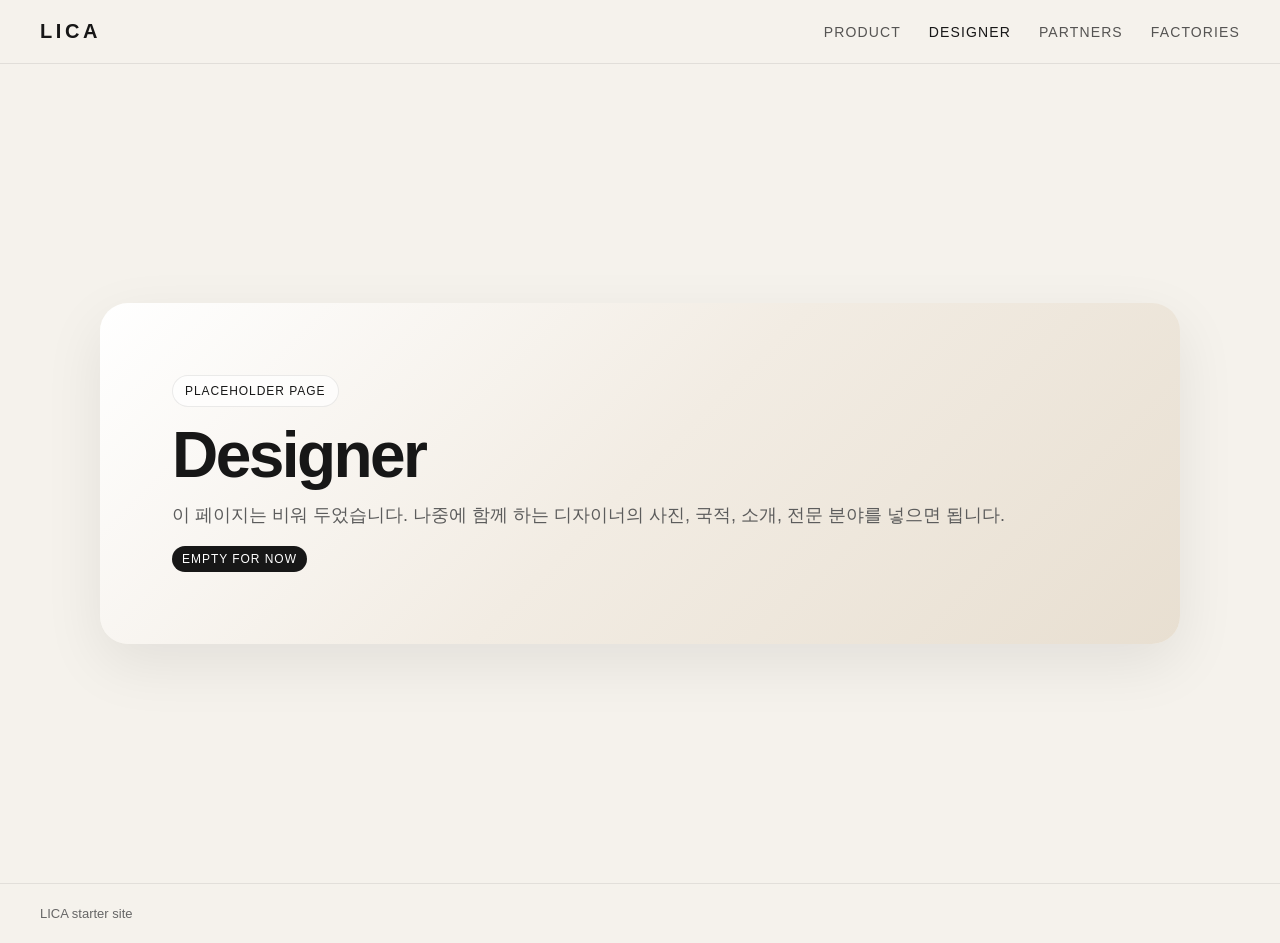
==== designer.html @ fcbdb8eb "Add files via upload" ====
<!doctype html><html lang="ko"><head><meta charset="UTF-8"><meta name="viewport" content="width=device-width, initial-scale=1.0"><title>LICA — Designer</title><link rel="stylesheet" href="style.css"></head><body><header class="site-header"><a class="brand" href="index.html">LICA</a><nav class="nav"><a href="product.html">Product</a><a class="active" href="designer.html">Designer</a><a href="partners.html">Partners</a><a href="factories.html">Factories</a></nav></header><main class="blank-page"><section class="blank-inner"><span class="eyebrow">placeholder page</span><h1 class="blank-title">Designer</h1><p class="blank-note">이 페이지는 비워 두었습니다. 나중에 함께 하는 디자이너의 사진, 국적, 소개, 전문 분야를 넣으면 됩니다.</p><span class="tag">Empty for now</span></section></main><footer class="footer">LICA starter site</footer></body></html>
---- style.css ----
*{box-sizing:border-box}html,body{margin:0;padding:0;font-family:Inter,Arial,sans-serif;background:#f5f2ec;color:#171717}a{text-decoration:none;color:inherit}.site-header{position:sticky;top:0;z-index:10;display:flex;align-items:center;justify-content:space-between;padding:20px 40px;background:rgba(245,242,236,.88);backdrop-filter:blur(14px);border-bottom:1px solid rgba(0,0,0,.08)}.brand{font-size:20px;font-weight:700;letter-spacing:.18em}.nav{display:flex;gap:28px;font-size:14px;letter-spacing:.08em;text-transform:uppercase}.nav a{opacity:.72;transition:.2s}.nav a:hover,.nav a.active{opacity:1}.hero,.blank-page{min-height:calc(100vh - 81px);display:flex;align-items:center;justify-content:center;padding:56px 24px}.hero-inner,.blank-inner{width:min(1080px,100%);border-radius:28px;padding:72px;background:linear-gradient(135deg,#fff 0%,#f2ece3 50%,#e8dfd1 100%);box-shadow:0 20px 60px rgba(0,0,0,.08)}.eyebrow{display:inline-block;margin-bottom:18px;padding:8px 12px;border:1px solid rgba(0,0,0,.08);border-radius:999px;font-size:12px;letter-spacing:.08em;text-transform:uppercase;background:rgba(255,255,255,.65)}h1{margin:0 0 18px;font-size:clamp(40px,7vw,84px);line-height:.95;letter-spacing:-.04em}.lead{max-width:760px;font-size:18px;line-height:1.7;color:#4a4a4a}.cta-row{display:flex;gap:12px;flex-wrap:wrap;margin-top:28px}.btn{display:inline-flex;align-items:center;justify-content:center;padding:14px 20px;border-radius:999px;border:1px solid #171717;font-size:14px;font-weight:600;letter-spacing:.04em}.btn.primary{background:#171717;color:#fff}.btn.secondary{background:transparent;color:#171717}.mini-grid{display:grid;grid-template-columns:repeat(4,1fr);gap:14px;margin-top:48px}.mini-card{padding:18px;border-radius:18px;background:rgba(255,255,255,.75);border:1px solid rgba(0,0,0,.06);min-height:120px}.mini-card h3{margin:0 0 10px;font-size:14px;letter-spacing:.08em;text-transform:uppercase}.mini-card p{margin:0;color:#5d5d5d;font-size:14px;line-height:1.5}.blank-title{margin:0 0 14px;font-size:clamp(34px,6vw,64px);letter-spacing:-.04em}.blank-note{margin:0;color:#5c5c5c;font-size:18px;line-height:1.7}.footer{padding:22px 40px;border-top:1px solid rgba(0,0,0,.08);font-size:13px;color:#666;background:#f5f2ec}.tag{display:inline-block;margin-top:16px;padding:6px 10px;border-radius:999px;background:#171717;color:#fff;font-size:12px;letter-spacing:.08em;text-transform:uppercase}@media (max-width:900px){.site-header{padding:18px 20px;flex-direction:column;gap:14px}.nav{gap:16px;flex-wrap:wrap;justify-content:center}.hero-inner,.blank-inner{padding:40px 24px}.mini-grid{grid-template-columns:1fr 1fr}}@media (max-width:560px){.mini-grid{grid-template-columns:1fr}.lead,.blank-note{font-size:16px}}
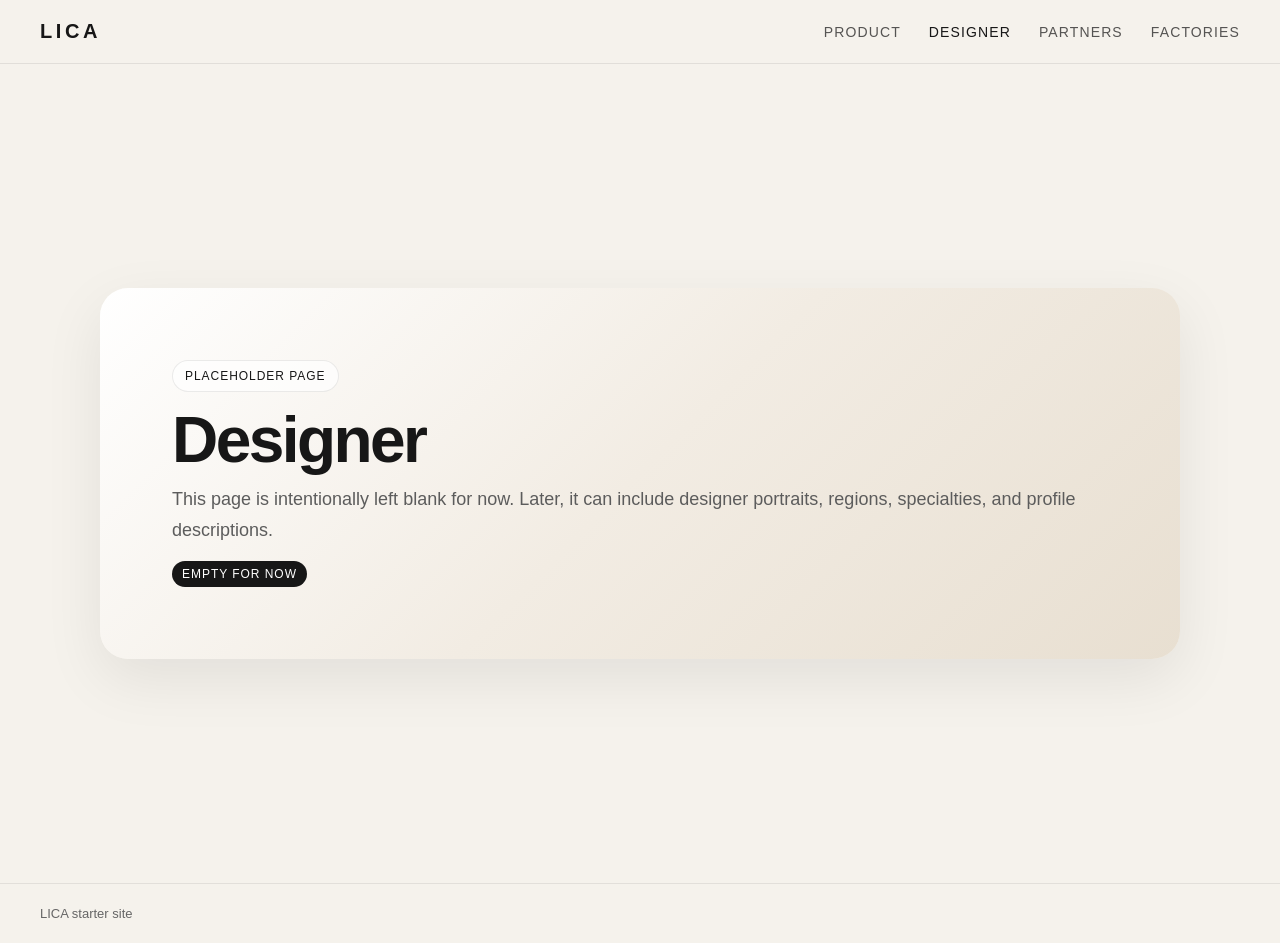
==== commit 0264487a: "Add files via upload" ====
--- a/designer.html
+++ b/designer.html
@@ -1 +1 @@
-<!doctype html><html lang="ko"><head><meta charset="UTF-8"><meta name="viewport" content="width=device-width, initial-scale=1.0"><title>LICA — Designer</title><link rel="stylesheet" href="style.css"></head><body><header class="site-header"><a class="brand" href="index.html">LICA</a><nav class="nav"><a href="product.html">Product</a><a class="active" href="designer.html">Designer</a><a href="partners.html">Partners</a><a href="factories.html">Factories</a></nav></header><main class="blank-page"><section class="blank-inner"><span class="eyebrow">placeholder page</span><h1 class="blank-title">Designer</h1><p class="blank-note">이 페이지는 비워 두었습니다. 나중에 함께 하는 디자이너의 사진, 국적, 소개, 전문 분야를 넣으면 됩니다.</p><span class="tag">Empty for now</span></section></main><footer class="footer">LICA starter site</footer></body></html>+<!doctype html><html lang="en"><head><meta charset="UTF-8"><meta name="viewport" content="width=device-width, initial-scale=1.0"><title>LICA — Designer</title><link rel="stylesheet" href="style.css"></head><body><header class="site-header"><a class="brand" href="index.html">LICA</a><nav class="nav"><a href="product.html">Product</a><a class="active" href="designer.html">Designer</a><a href="partners.html">Partners</a><a href="factories.html">Factories</a></nav></header><main class="blank-page"><section class="blank-inner"><span class="eyebrow">placeholder page</span><h1 class="blank-title">Designer</h1><p class="blank-note">This page is intentionally left blank for now. Later, it can include designer portraits, regions, specialties, and profile descriptions.</p><span class="tag">Empty for now</span></section></main><footer class="footer">LICA starter site</footer></body></html>
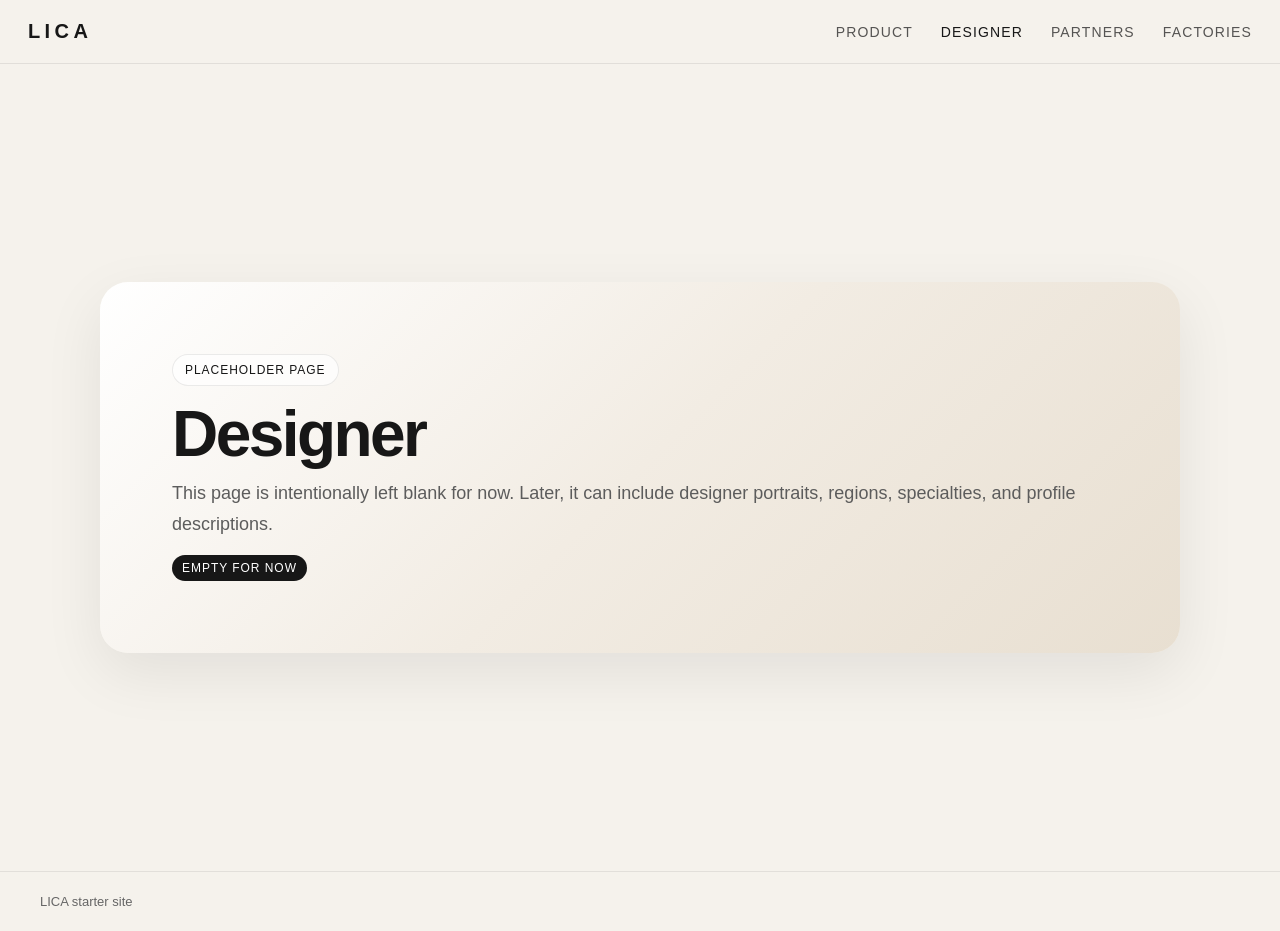
==== commit ac57da6d: "Add files via upload" ====
--- a/designer.html
+++ b/designer.html
@@ -1 +1 @@
-<!doctype html><html lang="en"><head><meta charset="UTF-8"><meta name="viewport" content="width=device-width, initial-scale=1.0"><title>LICA — Designer</title><link rel="stylesheet" href="style.css"></head><body><header class="site-header"><a class="brand" href="index.html">LICA</a><nav class="nav"><a href="product.html">Product</a><a class="active" href="designer.html">Designer</a><a href="partners.html">Partners</a><a href="factories.html">Factories</a></nav></header><main class="blank-page"><section class="blank-inner"><span class="eyebrow">placeholder page</span><h1 class="blank-title">Designer</h1><p class="blank-note">This page is intentionally left blank for now. Later, it can include designer portraits, regions, specialties, and profile descriptions.</p><span class="tag">Empty for now</span></section></main><footer class="footer">LICA starter site</footer></body></html>+<!doctype html><html lang="en"><head><meta charset="UTF-8"><meta name="viewport" content="width=device-width, initial-scale=1.0"><title>LICA — Designer</title><link rel="stylesheet" href="style.css"></head><body><header class="site-header"><a class="brand" href="index.html">LICA</a><nav class="nav"><a href="product.html">Product</a><a class="active" href="designer.html">Designer</a><a href="partners.html">Partners</a><a href="factories.html">Factories</a></nav><button class="menu-toggle" aria-label="Open menu" aria-expanded="false"><span></span></button></header><div class="mobile-menu" id="mobileMenu"><div class="mobile-menu-top"><a class="mobile-brand" href="index.html">LICA</a><button class="menu-close" aria-label="Close menu">×</button></div><nav class="mobile-nav"><a href="product.html">Product</a><a class="active" href="designer.html">Designer</a><a href="partners.html">Partners</a><a href="factories.html">Factories</a></nav></div><main class="blank-page"><section class="blank-inner"><span class="eyebrow">placeholder page</span><h1 class="blank-title">Designer</h1><p class="blank-note">This page is intentionally left blank for now. Later, it can include designer portraits, regions, specialties, and profile descriptions.</p><span class="tag">Empty for now</span></section></main><footer class="footer">LICA starter site</footer><script src="script.js"></script></body></html>
--- a/style.css
+++ b/style.css
@@ -1 +1 @@
-*{box-sizing:border-box}html,body{margin:0;padding:0;font-family:Inter,Arial,sans-serif;background:#f5f2ec;color:#171717}a{text-decoration:none;color:inherit}.site-header{position:sticky;top:0;z-index:10;display:flex;align-items:center;justify-content:space-between;padding:20px 40px;background:rgba(245,242,236,.88);backdrop-filter:blur(14px);border-bottom:1px solid rgba(0,0,0,.08)}.brand{font-size:20px;font-weight:700;letter-spacing:.18em}.nav{display:flex;gap:28px;font-size:14px;letter-spacing:.08em;text-transform:uppercase}.nav a{opacity:.72;transition:.2s}.nav a:hover,.nav a.active{opacity:1}.hero,.blank-page{min-height:calc(100vh - 81px);display:flex;align-items:center;justify-content:center;padding:56px 24px}.hero-inner,.blank-inner{width:min(1080px,100%);border-radius:28px;padding:72px;background:linear-gradient(135deg,#fff 0%,#f2ece3 50%,#e8dfd1 100%);box-shadow:0 20px 60px rgba(0,0,0,.08)}.eyebrow{display:inline-block;margin-bottom:18px;padding:8px 12px;border:1px solid rgba(0,0,0,.08);border-radius:999px;font-size:12px;letter-spacing:.08em;text-transform:uppercase;background:rgba(255,255,255,.65)}h1{margin:0 0 18px;font-size:clamp(40px,7vw,84px);line-height:.95;letter-spacing:-.04em}.lead{max-width:760px;font-size:18px;line-height:1.7;color:#4a4a4a}.cta-row{display:flex;gap:12px;flex-wrap:wrap;margin-top:28px}.btn{display:inline-flex;align-items:center;justify-content:center;padding:14px 20px;border-radius:999px;border:1px solid #171717;font-size:14px;font-weight:600;letter-spacing:.04em}.btn.primary{background:#171717;color:#fff}.btn.secondary{background:transparent;color:#171717}.mini-grid{display:grid;grid-template-columns:repeat(4,1fr);gap:14px;margin-top:48px}.mini-card{padding:18px;border-radius:18px;background:rgba(255,255,255,.75);border:1px solid rgba(0,0,0,.06);min-height:120px}.mini-card h3{margin:0 0 10px;font-size:14px;letter-spacing:.08em;text-transform:uppercase}.mini-card p{margin:0;color:#5d5d5d;font-size:14px;line-height:1.5}.blank-title{margin:0 0 14px;font-size:clamp(34px,6vw,64px);letter-spacing:-.04em}.blank-note{margin:0;color:#5c5c5c;font-size:18px;line-height:1.7}.footer{padding:22px 40px;border-top:1px solid rgba(0,0,0,.08);font-size:13px;color:#666;background:#f5f2ec}.tag{display:inline-block;margin-top:16px;padding:6px 10px;border-radius:999px;background:#171717;color:#fff;font-size:12px;letter-spacing:.08em;text-transform:uppercase}@media (max-width:900px){.site-header{padding:18px 20px;flex-direction:column;gap:14px}.nav{gap:16px;flex-wrap:wrap;justify-content:center}.hero-inner,.blank-inner{padding:40px 24px}.mini-grid{grid-template-columns:1fr 1fr}}@media (max-width:560px){.mini-grid{grid-template-columns:1fr}.lead,.blank-note{font-size:16px}}+*{box-sizing:border-box}html,body{margin:0;padding:0;font-family:Inter,Arial,sans-serif;background:#f5f2ec;color:#171717}body.menu-open{overflow:hidden}a{text-decoration:none;color:inherit}button{font:inherit}.site-header{position:sticky;top:0;z-index:40;display:flex;align-items:center;justify-content:space-between;padding:20px 28px;background:rgba(245,242,236,.88);backdrop-filter:blur(14px);border-bottom:1px solid rgba(0,0,0,.08)}.brand{font-size:20px;font-weight:700;letter-spacing:.22em}.nav{display:flex;gap:28px;font-size:14px;letter-spacing:.08em;text-transform:uppercase}.nav a{opacity:.72;transition:.2s}.nav a:hover,.nav a.active{opacity:1}.menu-toggle{display:none;align-items:center;justify-content:center;width:52px;height:52px;border:1px solid rgba(0,0,0,.1);background:#fff;border-radius:16px;cursor:pointer;position:relative;box-shadow:0 8px 24px rgba(0,0,0,.05)}.menu-toggle span,.menu-toggle::before,.menu-toggle::after{content:"";position:absolute;width:22px;height:2px;background:#171717;border-radius:999px;transition:.28s ease}.menu-toggle::before{transform:translateY(-7px)}.menu-toggle::after{transform:translateY(7px)}.menu-toggle.is-open span{opacity:0}.menu-toggle.is-open::before{transform:rotate(45deg)}.menu-toggle.is-open::after{transform:rotate(-45deg)}.mobile-menu{position:fixed;inset:0;z-index:60;background:rgba(245,242,236,.98);display:flex;flex-direction:column;opacity:0;visibility:hidden;pointer-events:none;transition:.25s ease}.mobile-menu.is-open{opacity:1;visibility:visible;pointer-events:auto}.mobile-menu-top{display:flex;align-items:center;justify-content:space-between;padding:20px 28px;border-bottom:1px solid rgba(0,0,0,.08)}.mobile-brand{font-size:18px;font-weight:700;letter-spacing:.22em}.menu-close{display:inline-flex;align-items:center;justify-content:center;width:52px;height:52px;border:1px solid rgba(0,0,0,.1);background:#fff;border-radius:16px;cursor:pointer;font-size:24px;line-height:1}.mobile-nav{display:flex;flex-direction:column;padding:8px 0}.mobile-nav a{padding:26px 32px;border-bottom:1px solid rgba(0,0,0,.08);font-size:28px;letter-spacing:.08em;text-transform:uppercase}.mobile-nav a.active{font-weight:700}.hero,.blank-page{min-height:calc(100vh - 93px);display:flex;align-items:center;justify-content:center;padding:56px 24px}.hero-inner,.blank-inner{width:min(1080px,100%);border-radius:28px;padding:72px;background:linear-gradient(135deg,#fff 0%,#f2ece3 50%,#e8dfd1 100%);box-shadow:0 20px 60px rgba(0,0,0,.08)}.eyebrow{display:inline-block;margin-bottom:18px;padding:8px 12px;border:1px solid rgba(0,0,0,.08);border-radius:999px;font-size:12px;letter-spacing:.08em;text-transform:uppercase;background:rgba(255,255,255,.65)}h1{margin:0 0 18px;font-size:clamp(40px,7vw,84px);line-height:.95;letter-spacing:-.04em}.lead{max-width:760px;font-size:18px;line-height:1.7;color:#4a4a4a}.cta-row{display:flex;gap:12px;flex-wrap:wrap;margin-top:28px}.btn{display:inline-flex;align-items:center;justify-content:center;padding:14px 20px;border-radius:999px;border:1px solid #171717;font-size:14px;font-weight:600;letter-spacing:.04em}.btn.primary{background:#171717;color:#fff}.btn.secondary{background:transparent;color:#171717}.mini-grid{display:grid;grid-template-columns:repeat(4,1fr);gap:14px;margin-top:48px}.mini-card{padding:18px;border-radius:18px;background:rgba(255,255,255,.75);border:1px solid rgba(0,0,0,.06);min-height:120px}.mini-card h3{margin:0 0 10px;font-size:14px;letter-spacing:.08em;text-transform:uppercase}.mini-card p{margin:0;color:#5d5d5d;font-size:14px;line-height:1.5}.blank-title{margin:0 0 14px;font-size:clamp(34px,6vw,64px);letter-spacing:-.04em}.blank-note{margin:0;color:#5c5c5c;font-size:18px;line-height:1.7}.footer{padding:22px 40px;border-top:1px solid rgba(0,0,0,.08);font-size:13px;color:#666;background:#f5f2ec}.tag{display:inline-block;margin-top:16px;padding:6px 10px;border-radius:999px;background:#171717;color:#fff;font-size:12px;letter-spacing:.08em;text-transform:uppercase}@media (max-width:900px){.site-header{padding:18px 20px}.nav{display:none}.menu-toggle{display:inline-flex}.hero-inner,.blank-inner{padding:40px 24px}.mini-grid{grid-template-columns:1fr 1fr}}@media (max-width:560px){.mini-grid{grid-template-columns:1fr}.lead,.blank-note{font-size:16px}.mobile-nav a{font-size:24px;padding:24px 24px}.site-header,.mobile-menu-top{padding:16px 18px}.brand,.mobile-brand{font-size:18px;letter-spacing:.18em}}
